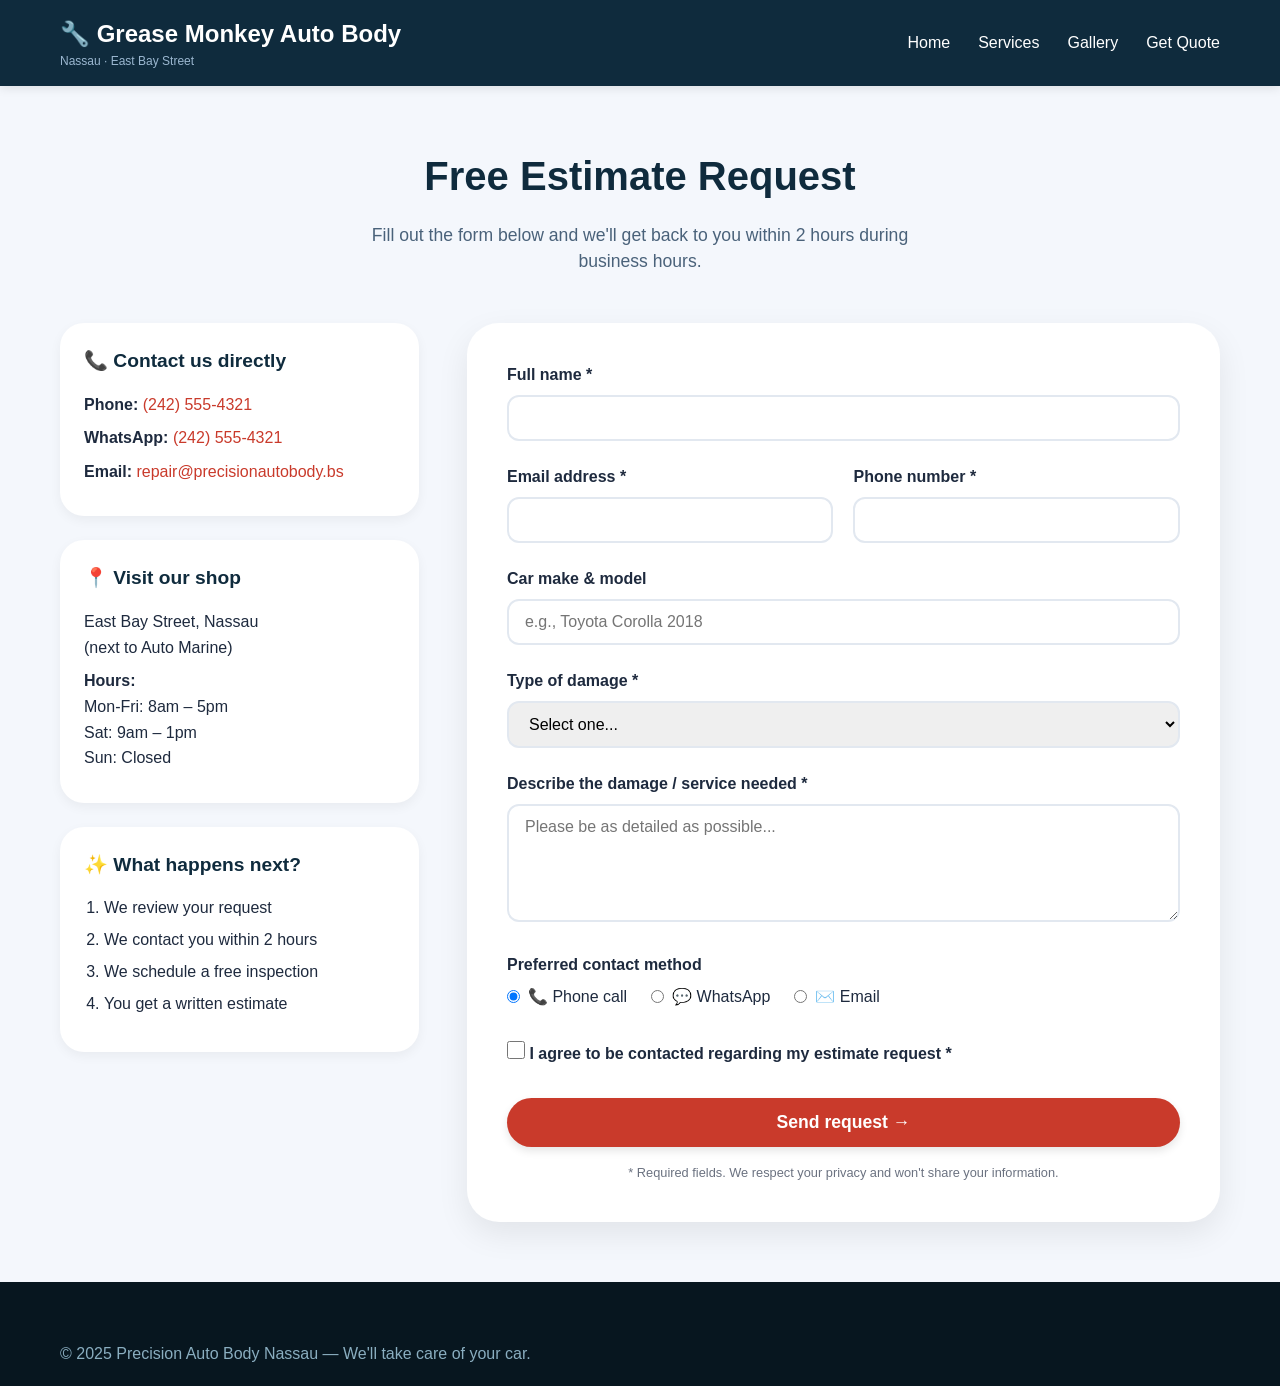
==== html/form.html @ c4e2cbfe "Add files via upload" ====
<!DOCTYPE html>
<html lang="en">
<head>
  <meta charset="UTF-8">
  <meta name="viewport" content="width=device-width, initial-scale=1.0, viewport-fit=cover">
  <title>Request a Quote | Precision Auto Body</title>
  <link rel="stylesheet" href="../css/main.css">
  <link rel="stylesheet" href="../css/form.css">
</head>
<body>

<header class="header">
  <div class="container">
    <div class="logo">
      <h1>🔧 Grease Monkey Auto Body</h1>
      <p>Nassau · East Bay Street</p>
    </div>
    <nav class="nav">
      <a href="../index.html">Home</a>
      <a href="../index.html#services">Services</a>
      <a href="index.html#gallery">Gallery</a>
      <a href="form.html" class="active">Get Quote</a>
    </nav>
    <button class="mobile-menu-btn" id="mobileMenuBtn" aria-label="Menu">☰</button>
  </div>
</header>

<main>
  <section class="form-page">
    <div class="container">
      <div class="form-header">
        <h1>Free Estimate Request</h1>
        <p>Fill out the form below and we'll get back to you within 2 hours during business hours.</p>
      </div>
      
      <div class="form-wrapper">
        <div class="form-sidebar">
          <div class="info-card">
            <h3>📞 Contact us directly</h3>
            <p><strong>Phone:</strong> <a href="tel:+12425554321">(242) 555-4321</a></p>
            <p><strong>WhatsApp:</strong> <a href="https://wa.me/12425554321">(242) 555-4321</a></p>
            <p><strong>Email:</strong> <a href="mailto:repair@precisionautobody.bs">repair@precisionautobody.bs</a></p>
          </div>
          
          <div class="info-card">
            <h3>📍 Visit our shop</h3>
            <p>East Bay Street, Nassau<br>(next to Auto Marine)</p>
            <p><strong>Hours:</strong><br>
            Mon-Fri: 8am – 5pm<br>
            Sat: 9am – 1pm<br>
            Sun: Closed</p>
          </div>
          
          <div class="info-card">
            <h3>✨ What happens next?</h3>
            <ol>
              <li>We review your request</li>
              <li>We contact you within 2 hours</li>
              <li>We schedule a free inspection</li>
              <li>You get a written estimate</li>
            </ol>
          </div>
        </div>
        
        <form id="estimateForm" class="quote-form">
          <div class="form-group">
            <label for="name">Full name *</label>
            <input type="text" id="name" name="name" required autocomplete="name">
          </div>
          
          <div class="form-row">
            <div class="form-group">
              <label for="email">Email address *</label>
              <input type="email" id="email" name="email" required autocomplete="email">
            </div>
            
            <div class="form-group">
              <label for="phone">Phone number *</label>
              <input type="tel" id="phone" name="phone" required autocomplete="tel">
            </div>
          </div>
          
          <div class="form-group">
            <label for="carModel">Car make & model</label>
            <input type="text" id="carModel" name="carModel" placeholder="e.g., Toyota Corolla 2018" autocomplete="off">
          </div>
          
          <div class="form-group">
            <label for="damageType">Type of damage *</label>
            <select id="damageType" name="damageType" required>
              <option value="">Select one...</option>
              <option value="collision">Collision / Accident</option>
              <option value="dent">Dent / Ding</option>
              <option value="scratch">Scratch / Paint damage</option>
              <option value="bumper">Bumper damage</option>
              <option value="frame">Frame damage</option>
              <option value="other">Other / Not sure</option>
            </select>
          </div>
          
          <div class="form-group">
            <label for="message">Describe the damage / service needed *</label>
            <textarea id="message" name="message" rows="5" required placeholder="Please be as detailed as possible..."></textarea>
          </div>
          
          <div class="form-group">
            <label for="preferredContact">Preferred contact method</label>
            <div class="radio-group">
              <label><input type="radio" name="preferredContact" value="phone" checked> 📞 Phone call</label>
              <label><input type="radio" name="preferredContact" value="whatsapp"> 💬 WhatsApp</label>
              <label><input type="radio" name="preferredContact" value="email"> ✉️ Email</label>
            </div>
          </div>
          
          <div class="form-group">
            <label class="checkbox-label">
              <input type="checkbox" id="agreeTerms" required>
              <span>I agree to be contacted regarding my estimate request *</span>
            </label>
          </div>
          
          <button type="submit" class="btn btn-primary btn-submit">Send request →</button>
          <p class="form-note">* Required fields. We respect your privacy and won't share your information.</p>
        </form>
      </div>
    </div>
  </section>
</main>

<footer class="footer">
  <div class="container">
    <p>© 2025 Precision Auto Body Nassau — We'll take care of your car.</p>
  </div>
</footer>

<script src="../js/utils.js"></script>
<script src="../js/menu.js"></script>
<script src="../js/form.js"></script>
</body>
</html>
---- css/main.css ----
/* ========== RESET & BASE ========== */
* {
  margin: 0;
  padding: 0;
  box-sizing: border-box;
}

body {
  font-family: 'Segoe UI', Roboto, 'Helvetica Neue', sans-serif;
  background: #f4f7fc;
  color: #1e2a3e;
  line-height: 1.5;
}

.container {
  max-width: 1200px;
  margin: 0 auto;
  padding: 0 20px;
}

/* ========== TYPOGRAPHY ========== */
.section-title {
  text-align: center;
  font-size: 2rem;
  margin-bottom: 48px;
  color: #0f2b3d;
  position: relative;
}

.section-title:after {
  content: '';
  display: block;
  width: 60px;
  height: 3px;
  background: #c93a2b;
  margin: 12px auto 0;
  border-radius: 2px;
}

/* ========== BUTTONS ========== */
.btn {
  display: inline-block;
  font-weight: bold;
  padding: 12px 28px;
  border-radius: 40px;
  text-decoration: none;
  transition: all 0.3s ease;
  border: none;
  font-size: 1rem;
  cursor: pointer;
  text-align: center;
}

.btn-primary {
  background: #c93a2b;
  color: white;
  box-shadow: 0 4px 8px rgba(0,0,0,0.1);
}

.btn-primary:hover {
  background: #a32c1f;
  transform: translateY(-2px);
}

.btn-whatsapp {
  background: #25D366;
  color: white;
  box-shadow: 0 4px 8px rgba(0,0,0,0.1);
}

.btn-whatsapp:hover {
  background: #128C7E;
  transform: translateY(-2px);
}

.btn-whatsapp i {
  margin-right: 8px;
}

.btn-large {
  padding: 16px 40px;
  font-size: 1.1rem;
}

/* ========== HEADER & NAVIGATION ========== */
.header {
  background: #0f2b3d;
  color: white;
  padding: 16px 0;
  position: sticky;
  top: 0;
  z-index: 100;
  box-shadow: 0 2px 10px rgba(0,0,0,0.1);
}

.header .container {
  display: flex;
  justify-content: space-between;
  align-items: center;
  flex-wrap: wrap;
}

.logo h1 {
  font-size: 1.5rem;
}

.logo p {
  font-size: 0.75rem;
  color: #9bb7d0;
}

.nav {
  display: flex;
  gap: 28px;
}

.nav a {
  color: white;
  text-decoration: none;
  font-weight: 500;
  transition: color 0.2s;
}

.nav a:hover {
  color: #f4a261;
}

.mobile-menu-btn {
  display: none;
  background: none;
  border: none;
  color: white;
  font-size: 1.8rem;
  cursor: pointer;
}

/* ========== HERO ========== */
.hero {
  background: linear-gradient(105deg, #0a1c28 0%, #1b4a6e 100%);
  color: white;
  padding: 80px 0;
  text-align: center;
}

.hero h2 {
  font-size: 2.5rem;
  margin-bottom: 16px;
}

.hero p {
  font-size: 1.1rem;
  max-width: 650px;
  margin: 0 auto 28px;
}

.hero-buttons {
  display: flex;
  gap: 16px;
  justify-content: center;
  flex-wrap: wrap;
}

/* ========== SECTIONS & CARDS ========== */
.section {
  padding: 70px 0;
}

.grid-3 {
  display: flex;
  gap: 32px;
  flex-wrap: wrap;
  justify-content: center;
}

.card {
  background: white;
  border-radius: 24px;
  padding: 28px 20px;
  flex: 1;
  min-width: 220px;
  box-shadow: 0 12px 24px rgba(0,0,0,0.05);
  text-align: center;
  transition: transform 0.2s;
}

.card:hover {
  transform: translateY(-6px);
}

.card-icon {
  font-size: 2.8rem;
  margin-bottom: 16px;
}

.card h3 {
  margin-bottom: 12px;
  font-size: 1.3rem;
}

/* ========== GALLERY ========== */
.gallery {
  background: #eef2f5;
}

.ba-grid {
  display: flex;
  gap: 30px;
  flex-wrap: wrap;
  justify-content: center;
}

.ba-item {
  background: white;
  border-radius: 28px;
  overflow: hidden;
  width: 280px;
  text-align: center;
  box-shadow: 0 8px 20px rgba(0,0,0,0.1);
}

.ba-img {
  background: #2c3e4e;
  height: 160px;
  display: flex;
  align-items: center;
  justify-content: center;
  color: white;
  font-weight: bold;
  font-size: 1.1rem;
}

.before1 { background: linear-gradient(120deg, #4b6a7e, #1e2f3a); }
.after1 { background: linear-gradient(120deg, #1f6d49, #0f4a2f); }
.before2 { background: linear-gradient(120deg, #5e3a2b, #3a241b); }
.after2 { background: linear-gradient(120deg, #2a5f6b, #1c4048); }
.sample-repair { background: #3c5a6f; }
.after-sample { background: #1f6d49; }

.ba-label {
  padding: 12px;
  font-weight: bold;
  background: #f8fafc;
}

.badge {
  display: inline-block;
  background: #c93a2b20;
  color: #b12a1c;
  border-radius: 40px;
  padding: 4px 12px;
  font-size: 0.8rem;
  margin: 12px 0;
}

.gallery-note {
  text-align: center;
  margin-top: 36px;
  font-style: italic;
  color: #4a627a;
}

/* ========== CONTACT SECTION (SIMPLE - NO FORM) ========== */
.contact-section {
  padding: 70px 0;
  background: linear-gradient(135deg, #0f2b3d 0%, #1a3a4f 100%);
  color: white;
}

.contact-card {
  background: rgba(255,255,255,0.1);
  backdrop-filter: blur(10px);
  border-radius: 48px;
  padding: 60px 40px;
  text-align: center;
  border: 1px solid rgba(255,255,255,0.2);
}

.contact-title {
  font-size: 2.5rem;
  margin-bottom: 16px;
}

.contact-subtitle {
  font-size: 1.2rem;
  margin-bottom: 48px;
  opacity: 0.9;
}

.contact-options {
  display: flex;
  gap: 40px;
  justify-content: center;
  flex-wrap: wrap;
  margin-bottom: 48px;
}

.contact-option {
  background: white;
  color: #1e2a3e;
  padding: 32px 24px;
  border-radius: 32px;
  min-width: 200px;
  text-align: center;
  transition: transform 0.3s;
}

.contact-option:hover {
  transform: translateY(-8px);
}

.contact-icon {
  font-size: 3rem;
  margin-bottom: 16px;
}

.contact-option h3 {
  margin-bottom: 12px;
  color: #0f2b3d;
}

.contact-option p {
  font-size: 1.2rem;
  font-weight: bold;
  margin-bottom: 8px;
}

.contact-option a {
  color: #c93a2b;
  text-decoration: none;
}

.contact-option a:hover {
  text-decoration: underline;
}

.contact-note {
  font-size: 0.8rem;
  color: #6b7280;
}

.contact-cta {
  margin-top: 32px;
}

.cta-note {
  margin-top: 16px;
  font-size: 0.9rem;
  opacity: 0.8;
}

/* ========== FOOTER ========== */
.footer {
  background: #07161f;
  color: #8aaec0;
  padding: 60px 0 20px;
}

.footer-grid {
  display: grid;
  grid-template-columns: repeat(auto-fit, minmax(250px, 1fr));
  gap: 40px;
  margin-bottom: 40px;
}

.footer-col h3 {
  color: white;
  font-size: 1.2rem;
  margin-bottom: 20px;
  position: relative;
  padding-bottom: 10px;
}

.footer-col h3:after {
  content: '';
  position: absolute;
  bottom: 0;
  left: 0;
  width: 40px;
  height: 2px;
  background: #c93a2b;
}

.footer-contact-info p {
  margin: 12px 0;
}

.footer-contact-info a {
  color: #8aaec0;
  text-decoration: none;
}

.footer-contact-info a:hover {
  color: #f4a261;
}

.footer-links {
  list-style: none;
}

.footer-links li {
  margin: 12px 0;
}

.footer-links a {
  color: #8aaec0;
  text-decoration: none;
  transition: color 0.2s;
}

.footer-links a:hover {
  color: #f4a261;
  padding-left: 5px;
}

.footer-hours li {
  margin: 10px 0;
  display: flex;
  justify-content: space-between;
}

.footer-hours span {
  font-weight: bold;
  color: white;
}

.emergency-note {
  margin-top: 16px;
  padding: 12px;
  background: rgba(201,58,43,0.1);
  border-radius: 12px;
  font-size: 0.85rem;
  text-align: center;
}

/* Social Media Grid */
.social-grid {
  display: grid;
  grid-template-columns: 1fr 1fr;
  gap: 12px;
  margin-bottom: 24px;
}

.social-btn {
  display: flex;
  align-items: center;
  justify-content: center;
  gap: 10px;
  padding: 12px;
  border-radius: 40px;
  text-decoration: none;
  font-weight: bold;
  transition: transform 0.2s;
  color: white;
}

.social-btn:hover {
  transform: translateY(-3px);
}

.social-btn.facebook {
  background: #1877f2;
}

.social-btn.instagram {
  background: linear-gradient(45deg, #f58529, #dd2a7b, #8134af);
}

.social-btn.tiktok {
  background: #010101;
  border: 1px solid #fe2c55;
}

.social-btn.whatsapp {
  background: #25D366;
}

.social-btn i {
  font-size: 1.2rem;
}

/* WhatsApp Badge in Footer */
.whatsapp-badge {
  background: #25D36620;
  border: 1px solid #25D366;
  border-radius: 60px;
  padding: 12px 16px;
  text-align: center;
  margin-top: 20px;
  color: #25D366;
  font-weight: bold;
  font-size: 0.9rem;
}

.whatsapp-badge i {
  font-size: 1.2rem;
  margin-right: 8px;
}

/* Floating WhatsApp Button */
.float-whatsapp {
  position: fixed;
  bottom: 30px;
  right: 30px;
  background: #25D366;
  color: white;
  width: 60px;
  height: 60px;
  border-radius: 50%;
  display: flex;
  align-items: center;
  justify-content: center;
  font-size: 2rem;
  text-decoration: none;
  box-shadow: 0 4px 12px rgba(0,0,0,0.2);
  transition: all 0.3s;
  z-index: 1000;
}

.float-whatsapp span {
  display: none;
  position: absolute;
  right: 70px;
  background: #1e2a3e;
  padding: 8px 16px;
  border-radius: 40px;
  font-size: 0.85rem;
  white-space: nowrap;
}

.float-whatsapp:hover {
  transform: scale(1.1);
  width: auto;
  border-radius: 60px;
  padding: 0 20px;
  gap: 10px;
}

.float-whatsapp:hover span {
  display: inline;
}

.footer-bottom {
  text-align: center;
  padding-top: 30px;
  border-top: 1px solid rgba(138,174,192,0.2);
  font-size: 0.85rem;
}

.design-credit {
  margin-top: 8px;
  opacity: 0.6;
}

/* ========== RESPONSIVE ========== */
@media (max-width: 768px) {
  .container {
    padding: 0 16px;
  }
  
  .nav {
    display: none;
    width: 100%;
    flex-direction: column;
    gap: 12px;
    margin-top: 16px;
    text-align: center;
  }
  
  .nav.active {
    display: flex;
  }
  
  .mobile-menu-btn {
    display: block;
  }
  
  .hero h2 {
    font-size: 1.8rem;
  }
  
  .hero p {
    font-size: 1rem;
  }
  
  .section-title {
    font-size: 1.6rem;
    margin-bottom: 32px;
  }
  
  .section {
    padding: 50px 0;
  }
  
  .hero-buttons {
    flex-direction: column;
    align-items: center;
  }
  
  .btn {
    width: 100%;
    max-width: 280px;
  }
  
  .contact-title {
    font-size: 1.8rem;
  }
  
  .contact-subtitle {
    font-size: 1rem;
  }
  
  .contact-card {
    padding: 40px 20px;
  }
  
  .contact-option {
    min-width: 100%;
  }
  
  .footer-grid {
    grid-template-columns: 1fr;
    gap: 32px;
  }
  
  .social-grid {
    grid-template-columns: 1fr 1fr;
  }
  
  .float-whatsapp {
    bottom: 20px;
    right: 20px;
    width: 50px;
    height: 50px;
    font-size: 1.5rem;
  }
  
  .footer-hours li {
    flex-direction: column;
    gap: 4px;
  }
}

@media (max-width: 480px) {
  .logo h1 {
    font-size: 1.2rem;
  }
  
  .card {
    min-width: 100%;
  }
  
  .ba-item {
    width: 100%;
  }
  
  .social-grid {
    grid-template-columns: 1fr;
  }
}
---- css/form.css ----
/* ========== FORM PAGE LAYOUT ========== */
.form-page {
  padding: 60px 0;
  min-height: calc(100vh - 200px);
}

.form-header {
  text-align: center;
  margin-bottom: 48px;
}

.form-header h1 {
  font-size: 2.5rem;
  color: #0f2b3d;
  margin-bottom: 16px;
}

.form-header p {
  font-size: 1.1rem;
  color: #4a627a;
  max-width: 600px;
  margin: 0 auto;
}

/* Two-column layout */
.form-wrapper {
  display: flex;
  gap: 48px;
  flex-wrap: wrap;
}

.form-sidebar {
  flex: 0.8;
  min-width: 250px;
}

.quote-form {
  flex: 1.5;
  min-width: 300px;
  background: white;
  padding: 40px;
  border-radius: 32px;
  box-shadow: 0 12px 32px rgba(0,0,0,0.08);
}

/* Sidebar cards */
.info-card {
  background: white;
  border-radius: 24px;
  padding: 24px;
  margin-bottom: 24px;
  box-shadow: 0 4px 12px rgba(0,0,0,0.05);
}

.info-card h3 {
  color: #0f2b3d;
  margin-bottom: 16px;
  font-size: 1.2rem;
}

.info-card p {
  margin: 8px 0;
  line-height: 1.6;
}

.info-card a {
  color: #c93a2b;
  text-decoration: none;
}

.info-card a:hover {
  text-decoration: underline;
}

.info-card ol {
  padding-left: 20px;
  margin: 12px 0;
}

.info-card li {
  margin: 8px 0;
  line-height: 1.5;
}

/* Form elements */
.form-group {
  margin-bottom: 24px;
}

.form-group label {
  display: block;
  margin-bottom: 8px;
  font-weight: 600;
  color: #1e2a3e;
}

.form-group input,
.form-group select,
.form-group textarea {
  width: 100%;
  padding: 12px 16px;
  border: 2px solid #e2e8f0;
  border-radius: 12px;
  font-family: inherit;
  font-size: 1rem;
  transition: all 0.2s;
}

.form-group input:focus,
.form-group select:focus,
.form-group textarea:focus {
  outline: none;
  border-color: #c93a2b;
  box-shadow: 0 0 0 3px rgba(201, 58, 43, 0.1);
}

.form-group input.error,
.form-group select.error,
.form-group textarea.error {
  border-color: #dc2626;
  background: #fef2f2;
}

/* Two-column row */
.form-row {
  display: flex;
  gap: 20px;
  flex-wrap: wrap;
}

.form-row .form-group {
  flex: 1;
}

/* Radio group */
.radio-group {
  display: flex;
  gap: 24px;
  flex-wrap: wrap;
  margin-top: 8px;
}

.radio-group label {
  display: flex;
  align-items: center;
  gap: 8px;
  font-weight: normal;
  cursor: pointer;
}

.radio-group input[type="radio"] {
  width: auto;
  margin: 0;
}

/* Checkbox */
.checkbox-label {
  display: flex;
  align-items: center;
  gap: 10px;
  cursor: pointer;
  font-weight: normal;
}

.checkbox-label input[type="checkbox"] {
  width: 18px;
  height: 18px;
  margin: 0;
  cursor: pointer;
}

.checkbox-label span {
  cursor: pointer;
}

/* Submit button */
.btn-submit {
  width: 100%;
  font-size: 1.1rem;
  padding: 14px;
  margin-top: 8px;
}

.form-note {
  font-size: 0.8rem;
  color: #6b7280;
  margin-top: 16px;
  text-align: center;
}

/* Error message styling */
.error-message {
  color: #dc2626;
  font-size: 0.8rem;
  margin-top: 6px;
  display: block;
}

/* Success animation */
@keyframes submitSuccess {
  0% { transform: scale(1); }
  50% { transform: scale(1.02); }
  100% { transform: scale(1); }
}

.btn-submit.success {
  background: #10b981;
  animation: submitSuccess 0.3s ease;
}

/* Responsive */
@media (max-width: 768px) {
  .form-wrapper {
    flex-direction: column;
  }
  
  .form-sidebar {
    order: 2;
  }
  
  .quote-form {
    order: 1;
    padding: 24px;
  }
  
  .form-header h1 {
    font-size: 1.8rem;
  }
  
  .form-row {
    flex-direction: column;
    gap: 0;
  }
  
  .radio-group {
    flex-direction: column;
    gap: 12px;
  }
}
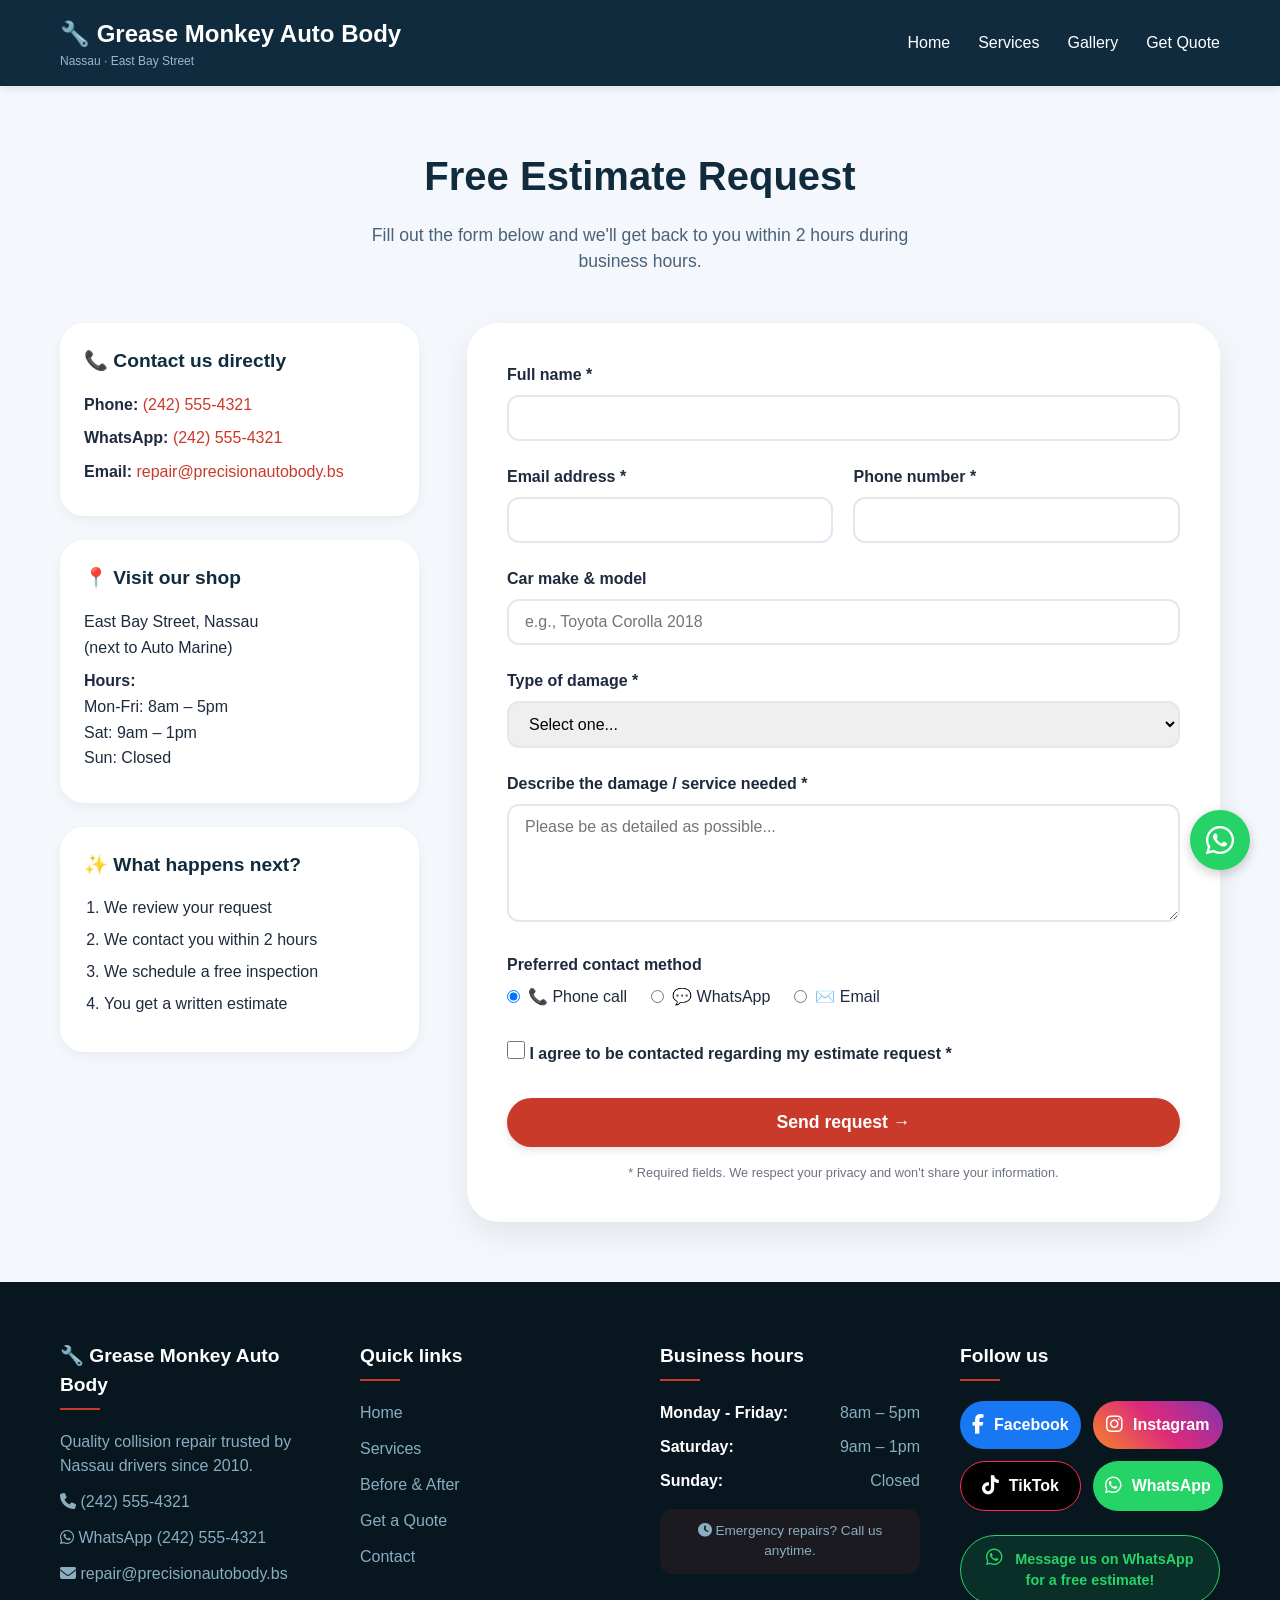
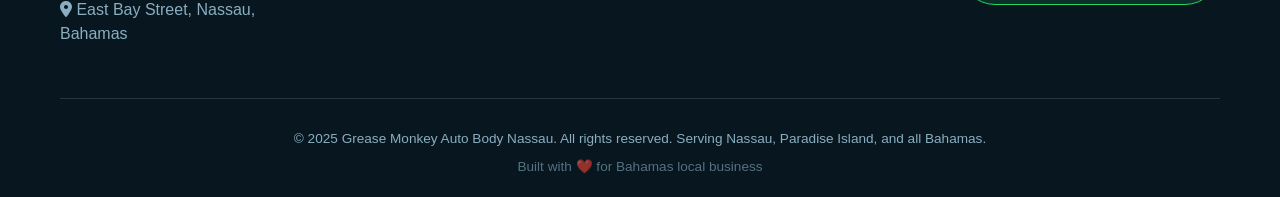
==== commit a11d6035: "Update form.html" ====
--- a/html/form.html
+++ b/html/form.html
@@ -3,9 +3,11 @@
 <head>
   <meta charset="UTF-8">
   <meta name="viewport" content="width=device-width, initial-scale=1.0, viewport-fit=cover">
-  <title>Request a Quote | Precision Auto Body</title>
+  <title>Request a Quote | Grease Monkey Auto Body</title>
   <link rel="stylesheet" href="../css/main.css">
   <link rel="stylesheet" href="../css/form.css">
+  <!-- font awesome -->
+  <link rel="stylesheet" href="https://cdnjs.cloudflare.com/ajax/libs/font-awesome/6.5.1/css/all.min.css">
 </head>
 <body>
 
@@ -127,14 +129,89 @@
   </section>
 </main>
 
+<!-- Footer with Social Media & WhatsApp -->
 <footer class="footer">
   <div class="container">
-    <p>© 2025 Precision Auto Body Nassau — We'll take care of your car.</p>
+    <div class="footer-grid">
+      <!-- Business Info -->
+      <div class="footer-col">
+        <h3>🔧 Grease Monkey Auto Body</h3>
+        <p>Quality collision repair trusted by Nassau drivers since 2010.</p>
+        <div class="footer-contact-info">
+          <p><i class="fas fa-phone"></i> <a href="tel:+12425554321">(242) 555-4321</a></p>
+          <p><i class="fab fa-whatsapp"></i> <a href="https://wa.me/12425554321" target="_blank">WhatsApp (242) 555-4321</a></p>
+          <p><i class="fas fa-envelope"></i> <a href="mailto:repair@precisionautobody.bs">repair@precisionautobody.bs</a></p>
+          <p><i class="fas fa-map-marker-alt"></i> East Bay Street, Nassau, Bahamas</p>
+        </div>
+      </div>
+      
+      <!-- Quick Links -->
+      <div class="footer-col">
+        <h3>Quick links</h3>
+        <ul class="footer-links">
+          <li><a href="#home">Home</a></li>
+          <li><a href="#services">Services</a></li>
+          <li><a href="#gallery">Before & After</a></li>
+          <li><a href="quote.html">Get a Quote</a></li>
+          <li><a href="#contact">Contact</a></li>
+        </ul>
+      </div>
+      
+      <!-- Hours -->
+      <div class="footer-col">
+        <h3>Business hours</h3>
+        <ul class="footer-hours">
+          <li><span>Monday - Friday:</span> 8am – 5pm</li>
+          <li><span>Saturday:</span> 9am – 1pm</li>
+          <li><span>Sunday:</span> Closed</li>
+        </ul>
+        <div class="emergency-note">
+          <i class="fas fa-clock"></i> Emergency repairs? Call us anytime.
+        </div>
+      </div>
+      
+      <!-- Social Media (Prominent as requested) -->
+      <div class="footer-col">
+        <h3>Follow us</h3>
+        <div class="social-grid">
+          <a href="https://facebook.com/yourpage" class="social-btn facebook" target="_blank">
+            <i class="fab fa-facebook-f"></i> Facebook
+          </a>
+          <a href="https://instagram.com/yourpage" class="social-btn instagram" target="_blank">
+            <i class="fab fa-instagram"></i> Instagram
+          </a>
+          <a href="https://tiktok.com/@yourpage" class="social-btn tiktok" target="_blank">
+            <i class="fab fa-tiktok"></i> TikTok
+          </a>
+          <a href="https://wa.me/12425554321" class="social-btn whatsapp" target="_blank">
+            <i class="fab fa-whatsapp"></i> WhatsApp
+          </a>
+        </div>
+        
+        <!-- WhatsApp Prominent Badge (Bahamas loves WhatsApp) -->
+        <div class="whatsapp-badge">
+          <i class="fab fa-whatsapp"></i> 
+          <span>Message us on WhatsApp for a free estimate!</span>
+        </div>
+      </div>
+    </div>
+    
+    <div class="footer-bottom">
+      <p>&copy; 2025 Grease Monkey Auto Body Nassau. All rights reserved. Serving Nassau, Paradise Island, and all Bahamas.</p>
+      <p class="design-credit">Built with ❤️ for Bahamas local business</p>
+    </div>
   </div>
 </footer>
+
+<!-- Floating WhatsApp Button (very prominent for Nassau users) -->
+<a href="https://wa.me/12425554321?text=Hello!%20I%20need%20a%20free%20estimate%20for%20my%20car" 
+   class="float-whatsapp" target="_blank">
+  <i class="fab fa-whatsapp"></i>
+  <span>Chat on WhatsApp</span>
+</a>
 
 <script src="../js/utils.js"></script>
 <script src="../js/menu.js"></script>
 <script src="../js/form.js"></script>
 </body>
-</html>+</html>
